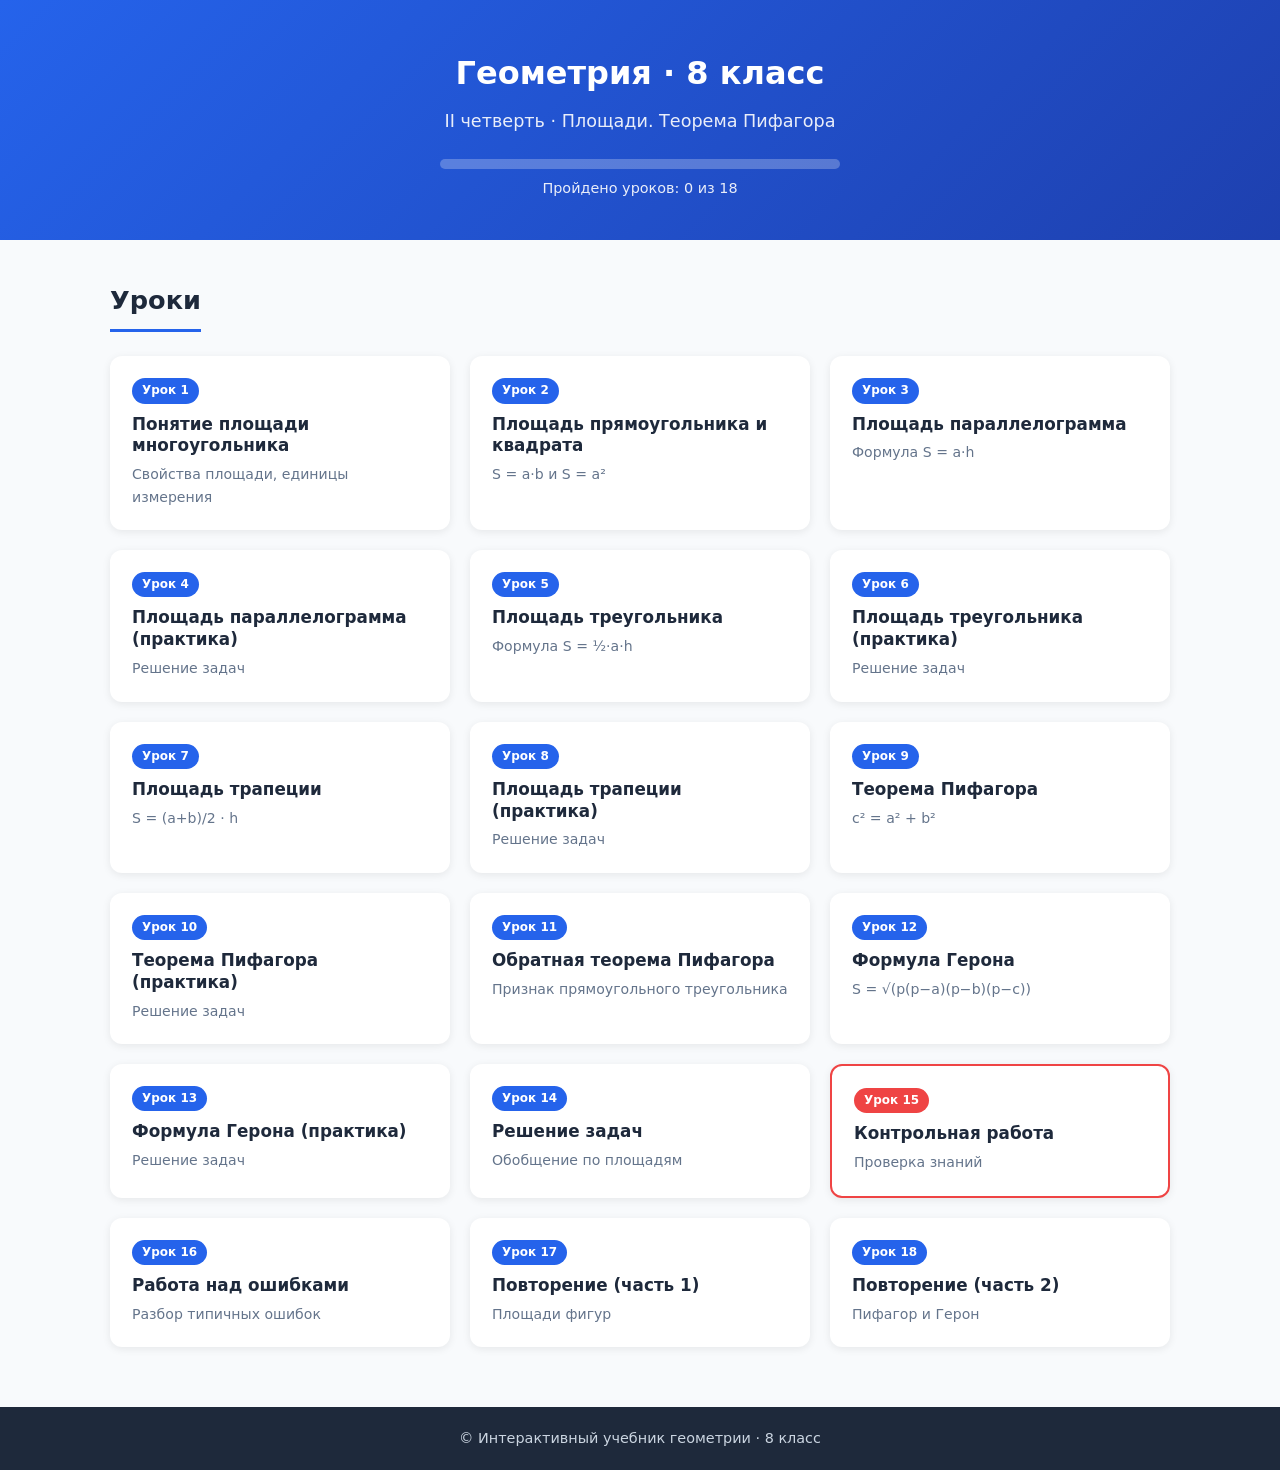
==== index.html @ c1de5063 "Rename css/index.html to index.html" ====
<!DOCTYPE html>
<html lang="ru">
<head>
    <meta charset="UTF-8">
    <meta name="viewport" content="width=device-width, initial-scale=1.0">
    <title>Геометрия 8 класс · II четверть</title>
    <link rel="stylesheet" href="css/style.css">
    <link rel="stylesheet" href="css/components.css">
</head>
<body>

    <header class="site-header">
        <div class="container">
            <h1 class="site-header__title">Геометрия · 8 класс</h1>
            <p class="site-header__subtitle">II четверть · Площади. Теорема Пифагора</p>
            <div class="progress-bar" data-progress-bar>
                <div class="progress-bar__fill" style="width: 0%"></div>
            </div>
            <p class="progress-bar__label" data-progress-label>Пройдено уроков: 0 из 18</p>
        </div>
    </header>

    <main class="container">

        <h2 class="section-title">Уроки</h2>

        <section class="lessons-grid">

            <a class="lesson-card" href="lessons/lesson-01.html" data-lesson-id="1">
                <span class="lesson-card__num">Урок 1</span>
                <h3 class="lesson-card__title">Понятие площади многоугольника</h3>
                <p class="lesson-card__desc">Свойства площади, единицы измерения</p>
                <span class="lesson-card__status" data-lesson-status></span>
            </a>

            <a class="lesson-card" href="lessons/lesson-02.html" data-lesson-id="2">
                <span class="lesson-card__num">Урок 2</span>
                <h3 class="lesson-card__title">Площадь прямоугольника и квадрата</h3>
                <p class="lesson-card__desc">S = a·b и S = a²</p>
                <span class="lesson-card__status" data-lesson-status></span>
            </a>

            <a class="lesson-card" href="lessons/lesson-03.html" data-lesson-id="3">
                <span class="lesson-card__num">Урок 3</span>
                <h3 class="lesson-card__title">Площадь параллелограмма</h3>
                <p class="lesson-card__desc">Формула S = a·h</p>
                <span class="lesson-card__status" data-lesson-status></span>
            </a>

            <a class="lesson-card" href="lessons/lesson-04.html" data-lesson-id="4">
                <span class="lesson-card__num">Урок 4</span>
                <h3 class="lesson-card__title">Площадь параллелограмма (практика)</h3>
                <p class="lesson-card__desc">Решение задач</p>
                <span class="lesson-card__status" data-lesson-status></span>
            </a>

            <a class="lesson-card" href="lessons/lesson-05.html" data-lesson-id="5">
                <span class="lesson-card__num">Урок 5</span>
                <h3 class="lesson-card__title">Площадь треугольника</h3>
                <p class="lesson-card__desc">Формула S = ½·a·h</p>
                <span class="lesson-card__status" data-lesson-status></span>
            </a>

            <a class="lesson-card" href="lessons/lesson-06.html" data-lesson-id="6">
                <span class="lesson-card__num">Урок 6</span>
                <h3 class="lesson-card__title">Площадь треугольника (практика)</h3>
                <p class="lesson-card__desc">Решение задач</p>
                <span class="lesson-card__status" data-lesson-status></span>
            </a>

            <a class="lesson-card" href="lessons/lesson-07.html" data-lesson-id="7">
                <span class="lesson-card__num">Урок 7</span>
                <h3 class="lesson-card__title">Площадь трапеции</h3>
                <p class="lesson-card__desc">S = (a+b)/2 · h</p>
                <span class="lesson-card__status" data-lesson-status></span>
            </a>

            <a class="lesson-card" href="lessons/lesson-08.html" data-lesson-id="8">
                <span class="lesson-card__num">Урок 8</span>
                <h3 class="lesson-card__title">Площадь трапеции (практика)</h3>
                <p class="lesson-card__desc">Решение задач</p>
                <span class="lesson-card__status" data-lesson-status></span>
            </a>

            <a class="lesson-card" href="lessons/lesson-09.html" data-lesson-id="9">
                <span class="lesson-card__num">Урок 9</span>
                <h3 class="lesson-card__title">Теорема Пифагора</h3>
                <p class="lesson-card__desc">c² = a² + b²</p>
                <span class="lesson-card__status" data-lesson-status></span>
            </a>

            <a class="lesson-card" href="lessons/lesson-10.html" data-lesson-id="10">
                <span class="lesson-card__num">Урок 10</span>
                <h3 class="lesson-card__title">Теорема Пифагора (практика)</h3>
                <p class="lesson-card__desc">Решение задач</p>
                <span class="lesson-card__status" data-lesson-status></span>
            </a>

            <a class="lesson-card" href="lessons/lesson-11.html" data-lesson-id="11">
                <span class="lesson-card__num">Урок 11</span>
                <h3 class="lesson-card__title">Обратная теорема Пифагора</h3>
                <p class="lesson-card__desc">Признак прямоугольного треугольника</p>
                <span class="lesson-card__status" data-lesson-status></span>
            </a>

            <a class="lesson-card" href="lessons/lesson-12.html" data-lesson-id="12">
                <span class="lesson-card__num">Урок 12</span>
                <h3 class="lesson-card__title">Формула Герона</h3>
                <p class="lesson-card__desc">S = √(p(p−a)(p−b)(p−c))</p>
                <span class="lesson-card__status" data-lesson-status></span>
            </a>

            <a class="lesson-card" href="lessons/lesson-13.html" data-lesson-id="13">
                <span class="lesson-card__num">Урок 13</span>
                <h3 class="lesson-card__title">Формула Герона (практика)</h3>
                <p class="lesson-card__desc">Решение задач</p>
                <span class="lesson-card__status" data-lesson-status></span>
            </a>

            <a class="lesson-card" href="lessons/lesson-14.html" data-lesson-id="14">
                <span class="lesson-card__num">Урок 14</span>
                <h3 class="lesson-card__title">Решение задач</h3>
                <p class="lesson-card__desc">Обобщение по площадям</p>
                <span class="lesson-card__status" data-lesson-status></span>
            </a>

            <a class="lesson-card lesson-card--control" href="lessons/lesson-15.html" data-lesson-id="15">
                <span class="lesson-card__num">Урок 15</span>
                <h3 class="lesson-card__title">Контрольная работа</h3>
                <p class="lesson-card__desc">Проверка знаний</p>
                <span class="lesson-card__status" data-lesson-status></span>
            </a>

            <a class="lesson-card" href="lessons/lesson-16.html" data-lesson-id="16">
                <span class="lesson-card__num">Урок 16</span>
                <h3 class="lesson-card__title">Работа над ошибками</h3>
                <p class="lesson-card__desc">Разбор типичных ошибок</p>
                <span class="lesson-card__status" data-lesson-status></span>
            </a>

            <a class="lesson-card" href="lessons/lesson-17.html" data-lesson-id="17">
                <span class="lesson-card__num">Урок 17</span>
                <h3 class="lesson-card__title">Повторение (часть 1)</h3>
                <p class="lesson-card__desc">Площади фигур</p>
                <span class="lesson-card__status" data-lesson-status></span>
            </a>

            <a class="lesson-card" href="lessons/lesson-18.html" data-lesson-id="18">
                <span class="lesson-card__num">Урок 18</span>
                <h3 class="lesson-card__title">Повторение (часть 2)</h3>
                <p class="lesson-card__desc">Пифагор и Герон</p>
                <span class="lesson-card__status" data-lesson-status></span>
            </a>

        </section>
    </main>

    <footer class="site-footer">
        <div class="container">
            <p>© Интерактивный учебник геометрии · 8 класс</p>
        </div>
    </footer>

    <script src="js/progress.js"></script>
</body>
</html>
---- css/style.css ----
/* ===== Переменные ===== */
:root {
    --color-primary: #2563eb;
    --color-primary-dark: #1e40af;
    --color-accent: #f59e0b;
    --color-success: #10b981;
    --color-danger: #ef4444;
    --color-homework: #8b5cf6;
    --color-bg: #f8fafc;
    --color-surface: #ffffff;
    --color-text: #1e293b;
    --color-muted: #64748b;
    --color-border: #e2e8f0;
    --radius: 12px;
    --shadow: 0 2px 8px rgba(0, 0, 0, 0.08);
}

/* ===== Сброс ===== */
* {
    box-sizing: border-box;
    margin: 0;
    padding: 0;
}

html { scroll-behavior: smooth; }

body {
    font-family: 'Segoe UI', system-ui, -apple-system, sans-serif;
    background: var(--color-bg);
    color: var(--color-text);
    line-height: 1.6;
}

.container {
    max-width: 1100px;
    margin: 0 auto;
    padding: 0 20px;
}

/* ===== Шапка ===== */
.site-header {
    background: linear-gradient(135deg, var(--color-primary), var(--color-primary-dark));
    color: #fff;
    padding: 48px 0 40px;
    text-align: center;
}
.site-header__title { font-size: 2rem; margin-bottom: 8px; }
.site-header__subtitle { opacity: 0.9; font-size: 1.1rem; margin-bottom: 24px; }

/* ===== Прогресс-бар ===== */
.progress-bar {
    height: 10px;
    background: rgba(255, 255, 255, 0.25);
    border-radius: 999px;
    overflow: hidden;
    max-width: 400px;
    margin: 0 auto 8px;
}
.progress-bar__fill {
    height: 100%;
    background: var(--color-accent);
    border-radius: 999px;
    transition: width 0.4s ease;
}
.progress-bar__label {
    font-size: 0.9rem;
    opacity: 0.9;
}

/* ===== Заголовок раздела ===== */
.section-title {
    font-size: 1.6rem;
    margin: 40px 0 24px;
    padding-bottom: 8px;
    border-bottom: 3px solid var(--color-primary);
    display: inline-block;
}

/* ===== Сетка уроков ===== */
.lessons-grid {
    display: grid;
    grid-template-columns: repeat(auto-fill, minmax(280px, 1fr));
    gap: 20px;
    padding-bottom: 60px;
}

.lesson-card {
    display: flex;
    flex-direction: column;
    background: var(--color-surface);
    border-radius: var(--radius);
    padding: 22px;
    box-shadow: var(--shadow);
    text-decoration: none;
    color: inherit;
    transition: transform 0.2s, box-shadow 0.2s;
    position: relative;
}
.lesson-card:hover {
    transform: translateY(-4px);
    box-shadow: 0 8px 20px rgba(0, 0, 0, 0.12);
}
.lesson-card--control { border: 2px solid var(--color-danger); }

.lesson-card__num {
    display: inline-block;
    align-self: flex-start;
    background: var(--color-primary);
    color: #fff;
    font-size: 0.75rem;
    padding: 3px 10px;
    border-radius: 999px;
    margin-bottom: 10px;
    font-weight: 600;
}
.lesson-card--control .lesson-card__num { background: var(--color-danger); }

.lesson-card__title {
    font-size: 1.05rem;
    margin-bottom: 6px;
    line-height: 1.3;
}
.lesson-card__desc {
    color: var(--color-muted);
    font-size: 0.88rem;
    flex: 1;
}

.lesson-card__status {
    display: none;
    margin-top: 12px;
    font-size: 0.8rem;
    font-weight: 600;
    color: var(--color-success);
}
.lesson-card.is-completed .lesson-card__status {
    display: block;
}
.lesson-card.is-completed .lesson-card__status::before {
    content: '✓ ';
}
.lesson-card.is-completed {
    border: 2px solid var(--color-success);
}

/* ===== Подвал ===== */
.site-footer {
    background: var(--color-text);
    color: #cbd5e1;
    padding: 20px 0;
    text-align: center;
    font-size: 0.9rem;
}

/* ===== Адаптив ===== */
@media (max-width: 600px) {
    .site-header { padding: 32px 0; }
    .site-header__title { font-size: 1.5rem; }
    .lessons-grid { grid-template-columns: 1fr; }
}
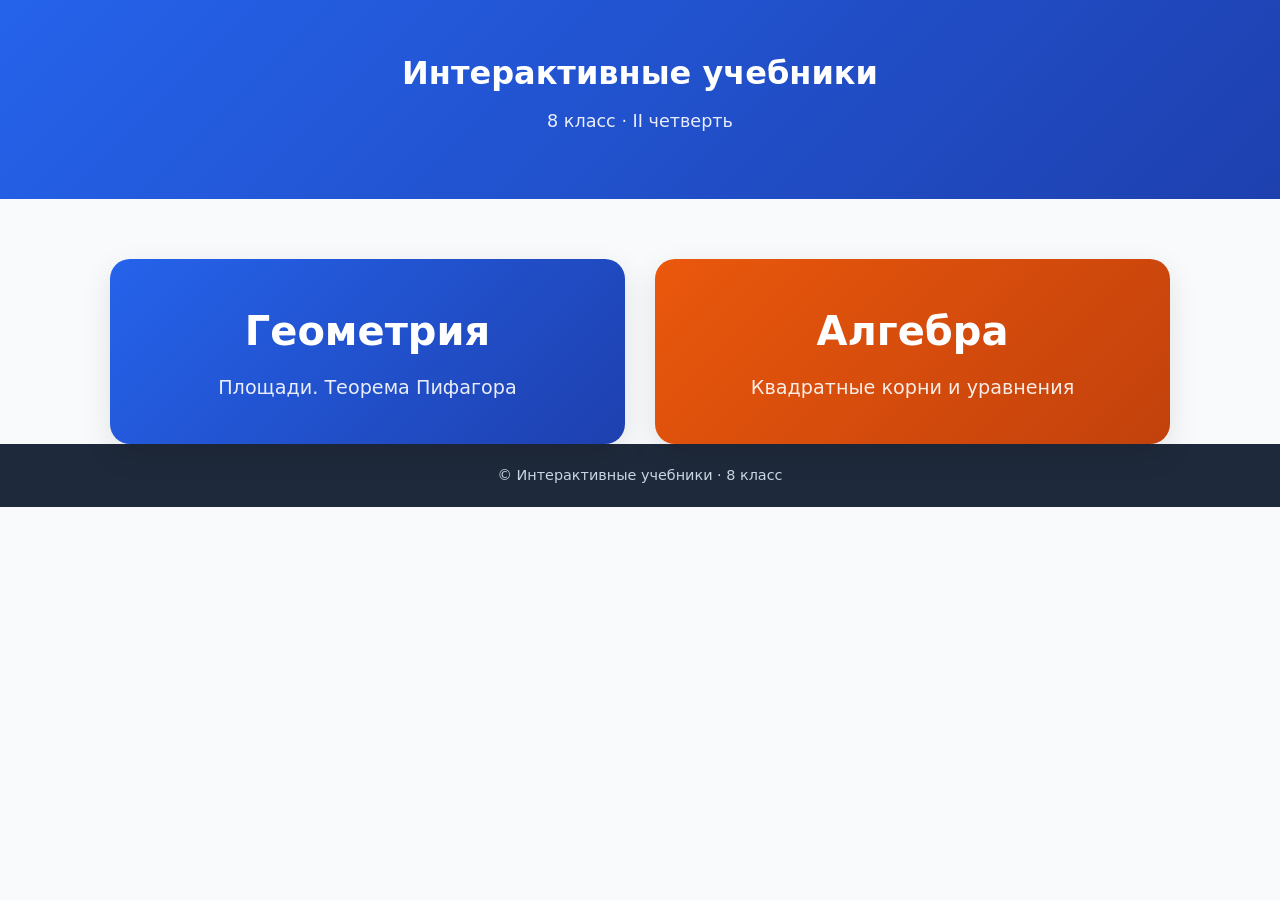
==== commit e59ab742: "Update index.html" ====
--- a/index.html
+++ b/index.html
@@ -3,164 +3,63 @@
 <head>
     <meta charset="UTF-8">
     <meta name="viewport" content="width=device-width, initial-scale=1.0">
-    <title>Геометрия 8 класс · II четверть</title>
+    <title>Интерактивные учебники · 8 класс</title>
     <link rel="stylesheet" href="css/style.css">
-    <link rel="stylesheet" href="css/components.css">
+    <style>
+        .portal-grid {
+            display: grid;
+            grid-template-columns: repeat(auto-fit, minmax(300px, 1fr));
+            gap: 30px;
+            margin-top: 60px;
+        }
+        .portal-card {
+            display: flex;
+            flex-direction: column;
+            align-items: center;
+            justify-content: center;
+            padding: 40px;
+            border-radius: 20px;
+            text-decoration: none;
+            color: #fff;
+            text-align: center;
+            transition: transform 0.3s, box-shadow 0.3s;
+            box-shadow: 0 10px 30px rgba(0,0,0,0.1);
+        }
+        .portal-card:hover {
+            transform: translateY(-8px);
+            box-shadow: 0 15px 40px rgba(0,0,0,0.2);
+        }
+        .portal-card--geo { background: linear-gradient(135deg, #2563eb, #1e40af); }
+        .portal-card--alg { background: linear-gradient(135deg, #ea580c, #c2410c); }
+        .portal-card__title { font-size: 2.5rem; margin-bottom: 10px; font-weight: 800; }
+        .portal-card__desc { font-size: 1.2rem; opacity: 0.9; }
+    </style>
 </head>
 <body>
-
     <header class="site-header">
         <div class="container">
-            <h1 class="site-header__title">Геометрия · 8 класс</h1>
-            <p class="site-header__subtitle">II четверть · Площади. Теорема Пифагора</p>
-            <div class="progress-bar" data-progress-bar>
-                <div class="progress-bar__fill" style="width: 0%"></div>
-            </div>
-            <p class="progress-bar__label" data-progress-label>Пройдено уроков: 0 из 18</p>
+            <h1 class="site-header__title">Интерактивные учебники</h1>
+            <p class="site-header__subtitle">8 класс · II четверть</p>
         </div>
     </header>
 
     <main class="container">
-
-        <h2 class="section-title">Уроки</h2>
-
-        <section class="lessons-grid">
-
-            <a class="lesson-card" href="lessons/lesson-01.html" data-lesson-id="1">
-                <span class="lesson-card__num">Урок 1</span>
-                <h3 class="lesson-card__title">Понятие площади многоугольника</h3>
-                <p class="lesson-card__desc">Свойства площади, единицы измерения</p>
-                <span class="lesson-card__status" data-lesson-status></span>
+        <div class="portal-grid">
+            <a href="geometry/index.html" class="portal-card portal-card--geo">
+                <h2 class="portal-card__title">Геометрия</h2>
+                <p class="portal-card__desc">Площади. Теорема Пифагора</p>
             </a>
-
-            <a class="lesson-card" href="lessons/lesson-02.html" data-lesson-id="2">
-                <span class="lesson-card__num">Урок 2</span>
-                <h3 class="lesson-card__title">Площадь прямоугольника и квадрата</h3>
-                <p class="lesson-card__desc">S = a·b и S = a²</p>
-                <span class="lesson-card__status" data-lesson-status></span>
+            <a href="algebra/index.html" class="portal-card portal-card--alg">
+                <h2 class="portal-card__title">Алгебра</h2>
+                <p class="portal-card__desc">Квадратные корни и уравнения</p>
             </a>
-
-            <a class="lesson-card" href="lessons/lesson-03.html" data-lesson-id="3">
-                <span class="lesson-card__num">Урок 3</span>
-                <h3 class="lesson-card__title">Площадь параллелограмма</h3>
-                <p class="lesson-card__desc">Формула S = a·h</p>
-                <span class="lesson-card__status" data-lesson-status></span>
-            </a>
-
-            <a class="lesson-card" href="lessons/lesson-04.html" data-lesson-id="4">
-                <span class="lesson-card__num">Урок 4</span>
-                <h3 class="lesson-card__title">Площадь параллелограмма (практика)</h3>
-                <p class="lesson-card__desc">Решение задач</p>
-                <span class="lesson-card__status" data-lesson-status></span>
-            </a>
-
-            <a class="lesson-card" href="lessons/lesson-05.html" data-lesson-id="5">
-                <span class="lesson-card__num">Урок 5</span>
-                <h3 class="lesson-card__title">Площадь треугольника</h3>
-                <p class="lesson-card__desc">Формула S = ½·a·h</p>
-                <span class="lesson-card__status" data-lesson-status></span>
-            </a>
-
-            <a class="lesson-card" href="lessons/lesson-06.html" data-lesson-id="6">
-                <span class="lesson-card__num">Урок 6</span>
-                <h3 class="lesson-card__title">Площадь треугольника (практика)</h3>
-                <p class="lesson-card__desc">Решение задач</p>
-                <span class="lesson-card__status" data-lesson-status></span>
-            </a>
-
-            <a class="lesson-card" href="lessons/lesson-07.html" data-lesson-id="7">
-                <span class="lesson-card__num">Урок 7</span>
-                <h3 class="lesson-card__title">Площадь трапеции</h3>
-                <p class="lesson-card__desc">S = (a+b)/2 · h</p>
-                <span class="lesson-card__status" data-lesson-status></span>
-            </a>
-
-            <a class="lesson-card" href="lessons/lesson-08.html" data-lesson-id="8">
-                <span class="lesson-card__num">Урок 8</span>
-                <h3 class="lesson-card__title">Площадь трапеции (практика)</h3>
-                <p class="lesson-card__desc">Решение задач</p>
-                <span class="lesson-card__status" data-lesson-status></span>
-            </a>
-
-            <a class="lesson-card" href="lessons/lesson-09.html" data-lesson-id="9">
-                <span class="lesson-card__num">Урок 9</span>
-                <h3 class="lesson-card__title">Теорема Пифагора</h3>
-                <p class="lesson-card__desc">c² = a² + b²</p>
-                <span class="lesson-card__status" data-lesson-status></span>
-            </a>
-
-            <a class="lesson-card" href="lessons/lesson-10.html" data-lesson-id="10">
-                <span class="lesson-card__num">Урок 10</span>
-                <h3 class="lesson-card__title">Теорема Пифагора (практика)</h3>
-                <p class="lesson-card__desc">Решение задач</p>
-                <span class="lesson-card__status" data-lesson-status></span>
-            </a>
-
-            <a class="lesson-card" href="lessons/lesson-11.html" data-lesson-id="11">
-                <span class="lesson-card__num">Урок 11</span>
-                <h3 class="lesson-card__title">Обратная теорема Пифагора</h3>
-                <p class="lesson-card__desc">Признак прямоугольного треугольника</p>
-                <span class="lesson-card__status" data-lesson-status></span>
-            </a>
-
-            <a class="lesson-card" href="lessons/lesson-12.html" data-lesson-id="12">
-                <span class="lesson-card__num">Урок 12</span>
-                <h3 class="lesson-card__title">Формула Герона</h3>
-                <p class="lesson-card__desc">S = √(p(p−a)(p−b)(p−c))</p>
-                <span class="lesson-card__status" data-lesson-status></span>
-            </a>
-
-            <a class="lesson-card" href="lessons/lesson-13.html" data-lesson-id="13">
-                <span class="lesson-card__num">Урок 13</span>
-                <h3 class="lesson-card__title">Формула Герона (практика)</h3>
-                <p class="lesson-card__desc">Решение задач</p>
-                <span class="lesson-card__status" data-lesson-status></span>
-            </a>
-
-            <a class="lesson-card" href="lessons/lesson-14.html" data-lesson-id="14">
-                <span class="lesson-card__num">Урок 14</span>
-                <h3 class="lesson-card__title">Решение задач</h3>
-                <p class="lesson-card__desc">Обобщение по площадям</p>
-                <span class="lesson-card__status" data-lesson-status></span>
-            </a>
-
-            <a class="lesson-card lesson-card--control" href="lessons/lesson-15.html" data-lesson-id="15">
-                <span class="lesson-card__num">Урок 15</span>
-                <h3 class="lesson-card__title">Контрольная работа</h3>
-                <p class="lesson-card__desc">Проверка знаний</p>
-                <span class="lesson-card__status" data-lesson-status></span>
-            </a>
-
-            <a class="lesson-card" href="lessons/lesson-16.html" data-lesson-id="16">
-                <span class="lesson-card__num">Урок 16</span>
-                <h3 class="lesson-card__title">Работа над ошибками</h3>
-                <p class="lesson-card__desc">Разбор типичных ошибок</p>
-                <span class="lesson-card__status" data-lesson-status></span>
-            </a>
-
-            <a class="lesson-card" href="lessons/lesson-17.html" data-lesson-id="17">
-                <span class="lesson-card__num">Урок 17</span>
-                <h3 class="lesson-card__title">Повторение (часть 1)</h3>
-                <p class="lesson-card__desc">Площади фигур</p>
-                <span class="lesson-card__status" data-lesson-status></span>
-            </a>
-
-            <a class="lesson-card" href="lessons/lesson-18.html" data-lesson-id="18">
-                <span class="lesson-card__num">Урок 18</span>
-                <h3 class="lesson-card__title">Повторение (часть 2)</h3>
-                <p class="lesson-card__desc">Пифагор и Герон</p>
-                <span class="lesson-card__status" data-lesson-status></span>
-            </a>
-
-        </section>
+        </div>
     </main>
 
     <footer class="site-footer">
         <div class="container">
-            <p>© Интерактивный учебник геометрии · 8 класс</p>
+            <p>© Интерактивные учебники · 8 класс</p>
         </div>
     </footer>
-
-    <script src="js/progress.js"></script>
 </body>
 </html>
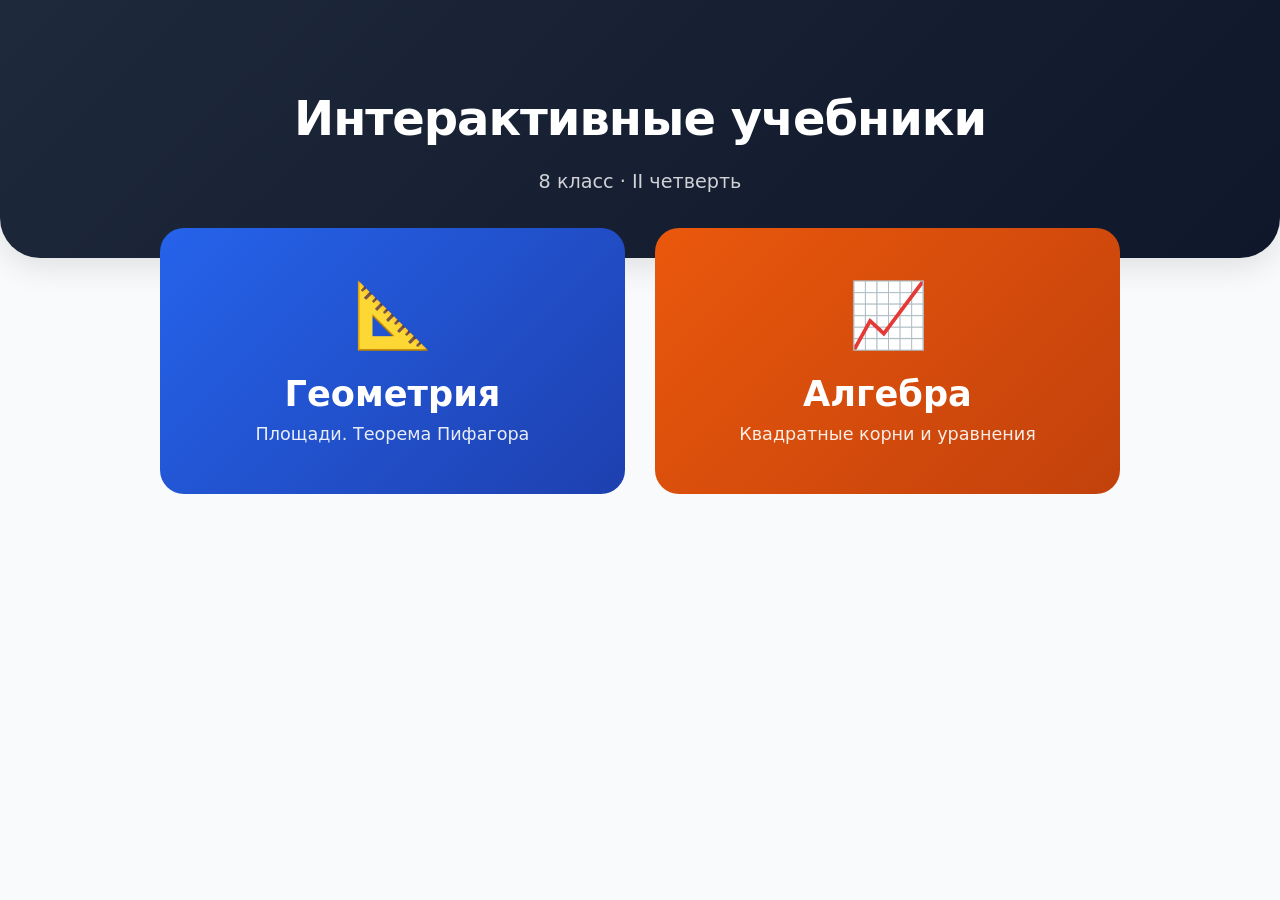
==== commit ef6d6864: "Update index.html" ====
--- a/index.html
+++ b/index.html
@@ -5,61 +5,302 @@
     <meta name="viewport" content="width=device-width, initial-scale=1.0">
     <title>Интерактивные учебники · 8 класс</title>
     <link rel="stylesheet" href="css/style.css">
+    
     <style>
+        body {
+            background: #f8fafc;
+            margin: 0;
+            font-family: 'Segoe UI', system-ui, sans-serif;
+            overflow-x: hidden;
+        }
+
+        .portal-header {
+            text-align: center;
+            padding: 80px 20px 60px;
+            background: linear-gradient(135deg, #1e293b, #0f172a);
+            color: #fff;
+            border-bottom-left-radius: 40px;
+            border-bottom-right-radius: 40px;
+            box-shadow: 0 10px 30px rgba(0,0,0,0.1);
+        }
+        .portal-header h1 { font-size: 3rem; margin: 0 0 10px; font-weight: 800; letter-spacing: -1px; }
+        .portal-header p { font-size: 1.2rem; opacity: 0.8; margin: 0; }
+
+        .portal-container {
+            max-width: 1000px;
+            margin: -30px auto 60px;
+            padding: 0 20px;
+            position: relative;
+            z-index: 10;
+        }
+
         .portal-grid {
             display: grid;
             grid-template-columns: repeat(auto-fit, minmax(300px, 1fr));
             gap: 30px;
-            margin-top: 60px;
-        }
+        }
+
         .portal-card {
             display: flex;
             flex-direction: column;
             align-items: center;
             justify-content: center;
-            padding: 40px;
-            border-radius: 20px;
+            padding: 50px 30px;
+            border-radius: 24px;
             text-decoration: none;
             color: #fff;
             text-align: center;
+            cursor: pointer;
             transition: transform 0.3s, box-shadow 0.3s;
-            box-shadow: 0 10px 30px rgba(0,0,0,0.1);
+            border: none;
+            font-family: inherit;
         }
         .portal-card:hover {
             transform: translateY(-8px);
-            box-shadow: 0 15px 40px rgba(0,0,0,0.2);
+            box-shadow: 0 20px 40px rgba(0,0,0,0.15);
         }
         .portal-card--geo { background: linear-gradient(135deg, #2563eb, #1e40af); }
         .portal-card--alg { background: linear-gradient(135deg, #ea580c, #c2410c); }
-        .portal-card__title { font-size: 2.5rem; margin-bottom: 10px; font-weight: 800; }
-        .portal-card__desc { font-size: 1.2rem; opacity: 0.9; }
+        
+        .portal-card__icon { font-size: 4rem; margin-bottom: 20px; }
+        .portal-card__title { font-size: 2.2rem; margin: 0 0 10px; font-weight: 800; }
+        .portal-card__desc { font-size: 1.1rem; opacity: 0.9; }
+
+        /* --- Модальное окно --- */
+        .modal-overlay {
+            position: fixed;
+            top: 0; left: 0; right: 0; bottom: 0;
+            background: rgba(15, 23, 42, 0.6);
+            backdrop-filter: blur(4px);
+            display: flex;
+            align-items: center;
+            justify-content: center;
+            z-index: 1000;
+            opacity: 0;
+            visibility: hidden;
+            transition: opacity 0.3s ease, visibility 0.3s ease;
+        }
+        .modal-overlay.active {
+            opacity: 1;
+            visibility: visible;
+        }
+
+        .modal-content {
+            background: #fff;
+            width: 90%;
+            max-width: 650px;
+            max-height: 85vh;
+            border-radius: 24px;
+            box-shadow: 0 25px 50px -12px rgba(0, 0, 0, 0.25);
+            display: flex;
+            flex-direction: column;
+            transform: translateY(20px) scale(0.95);
+            transition: transform 0.3s cubic-bezier(0.4, 0, 0.2, 1);
+            overflow: hidden;
+        }
+        .modal-overlay.active .modal-content {
+            transform: translateY(0) scale(1);
+        }
+
+        .modal-header {
+            padding: 24px 30px;
+            border-bottom: 1px solid #e2e8f0;
+            display: flex;
+            justify-content: space-between;
+            align-items: center;
+            background: #f8fafc;
+        }
+        .modal-title { font-size: 1.5rem; font-weight: 800; margin: 0; color: #1e293b; }
+        .modal-close {
+            background: none;
+            border: none;
+            font-size: 1.8rem;
+            color: #64748b;
+            cursor: pointer;
+            line-height: 1;
+            transition: color 0.2s;
+        }
+        .modal-close:hover { color: #ef4444; }
+
+        .modal-body {
+            padding: 20px 30px;
+            overflow-y: auto;
+        }
+
+        /* Список уроков */
+        .lesson-list {
+            display: flex;
+            flex-direction: column;
+            gap: 10px;
+        }
+        .lesson-item {
+            display: flex;
+            align-items: center;
+            padding: 14px 20px;
+            background: #f1f5f9;
+            border-radius: 12px;
+            text-decoration: none;
+            color: #1e293b;
+            font-weight: 600;
+            transition: background 0.2s, transform 0.2s;
+            border: 1px solid transparent;
+        }
+        .lesson-item:hover {
+            background: #fff;
+            border-color: #cbd5e1;
+            transform: translateX(5px);
+            box-shadow: 0 4px 12px rgba(0,0,0,0.05);
+        }
+        .lesson-item__num {
+            width: 32px;
+            height: 32px;
+            border-radius: 8px;
+            display: flex;
+            align-items: center;
+            justify-content: center;
+            color: #fff;
+            font-size: 0.9rem;
+            font-weight: 800;
+            margin-right: 16px;
+            flex-shrink: 0;
+        }
+        .lesson-item--geo .lesson-item__num { background: #2563eb; }
+        .lesson-item--alg .lesson-item__num { background: #ea580c; }
+
+        /* Скроллбар */
+        .modal-body::-webkit-scrollbar { width: 8px; }
+        .modal-body::-webkit-scrollbar-track { background: #f1f5f9; border-radius: 4px; }
+        .modal-body::-webkit-scrollbar-thumb { background: #cbd5e1; border-radius: 4px; }
+        .modal-body::-webkit-scrollbar-thumb:hover { background: #94a3b8; }
     </style>
 </head>
 <body>
-    <header class="site-header">
-        <div class="container">
-            <h1 class="site-header__title">Интерактивные учебники</h1>
-            <p class="site-header__subtitle">8 класс · II четверть</p>
-        </div>
+
+    <header class="portal-header">
+        <h1>Интерактивные учебники</h1>
+        <p>8 класс · II четверть</p>
     </header>
 
-    <main class="container">
+    <main class="portal-container">
         <div class="portal-grid">
-            <a href="geometry/index.html" class="portal-card portal-card--geo">
+            <button class="portal-card portal-card--geo" onclick="openModal('geo')">
+                <div class="portal-card__icon">📐</div>
                 <h2 class="portal-card__title">Геометрия</h2>
                 <p class="portal-card__desc">Площади. Теорема Пифагора</p>
-            </a>
-            <a href="algebra/index.html" class="portal-card portal-card--alg">
+            </button>
+
+            <button class="portal-card portal-card--alg" onclick="openModal('alg')">
+                <div class="portal-card__icon">📈</div>
                 <h2 class="portal-card__title">Алгебра</h2>
                 <p class="portal-card__desc">Квадратные корни и уравнения</p>
-            </a>
+            </button>
         </div>
     </main>
 
-    <footer class="site-footer">
-        <div class="container">
-            <p>© Интерактивные учебники · 8 класс</p>
+    <div class="modal-overlay" id="lessonModal" onclick="closeModal(event)">
+        <div class="modal-content" onclick="event.stopPropagation()">
+            <div class="modal-header">
+                <h2 class="modal-title" id="modalTitle">Уроки</h2>
+                <button class="modal-close" onclick="closeModal(event)">&times;</button>
+            </div>
+            <div class="modal-body">
+                <div class="lesson-list" id="modalList"></div>
+            </div>
         </div>
-    </footer>
+    </div>
+
+    <script>
+        const data = {
+            geo: {
+                title: "Геометрия · II четверть",
+                items: [
+                    { num: 1, title: "Понятие площади многоугольника", link: "geometry/lesson-01.html" },
+                    { num: 2, title: "Площадь прямоугольника и квадрата", link: "geometry/lesson-02.html" },
+                    { num: 3, title: "Площадь параллелограмма", link: "geometry/lesson-03.html" },
+                    { num: 4, title: "Площадь параллелограмма (практика)", link: "geometry/lesson-04.html" },
+                    { num: 5, title: "Площадь треугольника", link: "geometry/lesson-05.html" },
+                    { num: 6, title: "Площадь треугольника (практика)", link: "geometry/lesson-06.html" },
+                    { num: 7, title: "Площадь трапеции", link: "geometry/lesson-07.html" },
+                    { num: 8, title: "Площадь трапеции (практика)", link: "geometry/lesson-08.html" },
+                    { num: 9, title: "Теорема Пифагора", link: "geometry/lesson-09.html" },
+                    { num: 10, title: "Теорема Пифагора (практика)", link: "geometry/lesson-10.html" },
+                    { num: 11, title: "Теорема, обратная теореме Пифагора", link: "geometry/lesson-11.html" },
+                    { num: 12, title: "Формула Герона", link: "geometry/lesson-12.html" },
+                    { num: 13, title: "Формула Герона (практика)", link: "geometry/lesson-13.html" },
+                    { num: 14, title: "Решение задач", link: "geometry/lesson-14.html" },
+                    { num: 15, title: "Контрольная работа", link: "geometry/lesson-15.html" },
+                    { num: 16, title: "Работа над ошибками", link: "geometry/lesson-16.html" },
+                    { num: 17, title: "Повторение (часть 1)", link: "geometry/lesson-17.html" },
+                    { num: 18, title: "Повторение (часть 2)", link: "geometry/lesson-18.html" }
+                ]
+            },
+            alg: {
+                title: "Алгебра · II четверть",
+                items: [
+                    { num: 1, title: "Уравнение x² = a", link: "algebra/lesson-01.html" },
+                    { num: 2, title: "Уравнение x² = a (практика)", link: "algebra/lesson-02.html" },
+                    { num: 3, title: "Нахождение приближенных значений квадратного корня", link: "algebra/lesson-03.html" },
+                    { num: 4, title: "Функция y = √x и ее график", link: "algebra/lesson-04.html" },
+                    { num: 5, title: "Квадратный корень из произведения и дроби", link: "algebra/lesson-05.html" },
+                    { num: 6, title: "Квадратный корень из произведения и дроби (практика)", link: "algebra/lesson-06.html" },
+                    { num: 7, title: "Квадратный корень из степени", link: "algebra/lesson-07.html" },
+                    { num: 8, title: "Квадратный корень из степени (практика)", link: "algebra/lesson-08.html" },
+                    { num: 9, title: "Вынесение множителя из-под знака корня", link: "algebra/lesson-09.html" },
+                    { num: 10, title: "Внесение множителя под знак корня", link: "algebra/lesson-10.html" },
+                    { num: 11, title: "Вынесение и внесение множителя (практика)", link: "algebra/lesson-11.html" },
+                    { num: 12, title: "Преобразование выражений, содержащих корни", link: "algebra/lesson-12.html" },
+                    { num: 13, title: "Преобразование выражений (практика 1)", link: "algebra/lesson-13.html" },
+                    { num: 14, title: "Преобразование выражений (практика 2)", link: "algebra/lesson-14.html" },
+                    { num: 15, title: "Определение квадратного уравнения", link: "algebra/lesson-15.html" },
+                    { num: 16, title: "Неполные квадратные уравнения", link: "algebra/lesson-16.html" },
+                    { num: 17, title: "Неполные квадратные уравнения (практика 1)", link: "algebra/lesson-17.html" },
+                    { num: 18, title: "Неполные квадратные уравнения (практика 2)", link: "algebra/lesson-18.html" },
+                    { num: 19, title: "Формула корней квадратного уравнения", link: "algebra/lesson-19.html" },
+                    { num: 20, title: "Формула корней (практика)", link: "algebra/lesson-20.html" },
+                    { num: 21, title: "Контрольная работа", link: "algebra/lesson-21.html" },
+                    { num: 22, title: "Работа над ошибками", link: "algebra/lesson-22.html" },
+                    { num: 23, title: "Решение задач", link: "algebra/lesson-23.html" },
+                    { num: 24, title: "Повторение материала (часть 1)", link: "algebra/lesson-24.html" },
+                    { num: 25, title: "Повторение материала (часть 2)", link: "algebra/lesson-25.html" }
+                ]
+            }
+        };
+
+        const modal = document.getElementById('lessonModal');
+        const modalTitle = document.getElementById('modalTitle');
+        const modalList = document.getElementById('modalList');
+
+        function openModal(subject) {
+            const subjectData = data[subject];
+            if (!subjectData) return;
+
+            modalTitle.textContent = subjectData.title;
+            modalList.innerHTML = '';
+            
+            subjectData.items.forEach(item => {
+                const a = document.createElement('a');
+                a.href = item.link;
+                a.className = `lesson-item lesson-item--${subject}`;
+                
+                // Если файла урока еще нет, ставим заглушку (ссылку можно оставить рабочей, если ты создашь файлы)
+                a.innerHTML = `
+                    <div class="lesson-item__num">${item.num}</div>
+                    <span>${item.title}</span>
+                `;
+                modalList.appendChild(a);
+            });
+
+            modal.classList.add('active');
+            document.body.style.overflow = 'hidden';
+        }
+
+        function closeModal(e) {
+            if (e.target === modal || e.target.classList.contains('modal-close')) {
+                modal.classList.remove('active');
+                document.body.style.overflow = '';
+            }
+        }
+    </script>
+
 </body>
 </html>
